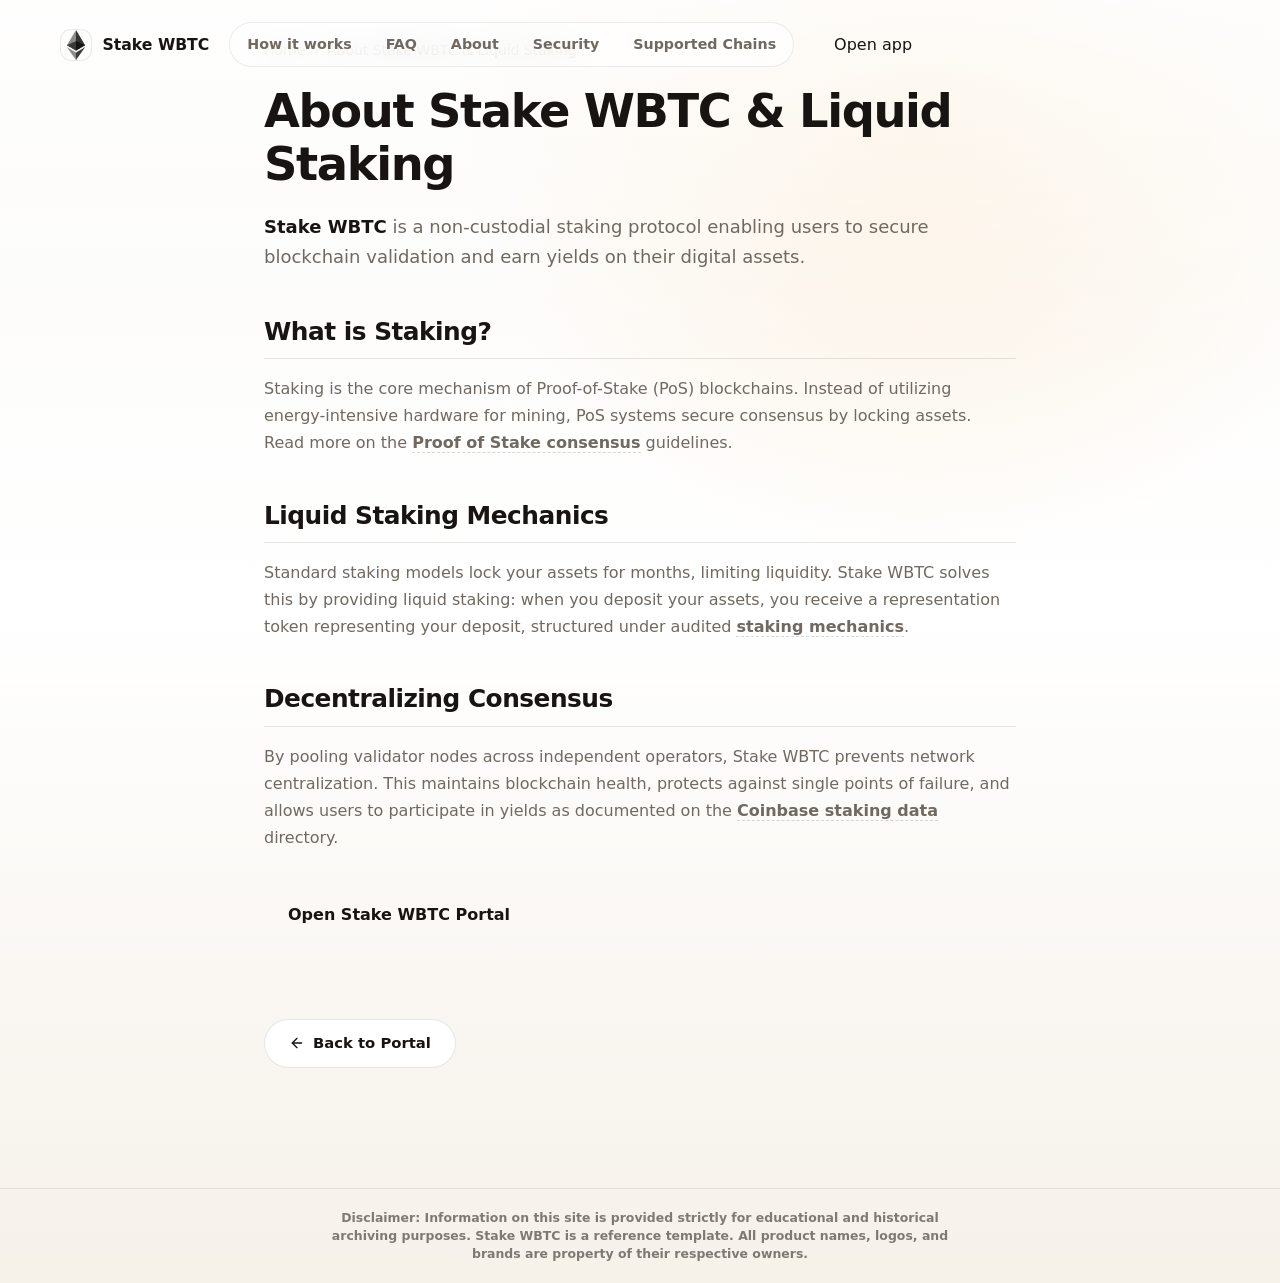
==== about/index.html @ 8e5825c2 "Update" ====
<!doctype html>
<html lang="en">
<head>
  <meta charset="utf-8">
  <meta name="viewport" content="width=device-width, initial-scale=1, viewport-fit=cover">
  <title>About Stake WBTC & Liquid Staking</title>
  <meta name="description" content="<strong>Stake WBTC</strong> is a non-custodial staking protocol enabling users to secure blockchain validation and earn yields on their digital assets">
  <link rel="canonical" href="https://stake-wbtc.github.io/about/">
  <meta name="robots" content="index,follow">
  <meta property="og:type" content="website">
  <meta property="og:title" content="About Stake WBTC & Liquid Staking">
  <meta property="og:description" content="<strong>Stake WBTC</strong> is a non-custodial staking protocol enabling users to secure blockchain validation and earn yields on their digital assets">
  <meta property="og:url" content="https://stake-wbtc.github.io/about/">
  <meta property="og:image" content="https://stake-wbtc.github.io/og-cover.png">
  <meta name="twitter:card" content="summary">
  <meta name="twitter:title" content="About Stake WBTC & Liquid Staking">
  <meta name="twitter:description" content="<strong>Stake WBTC</strong> is a non-custodial staking protocol enabling users to secure blockchain validation and earn yields on their digital assets">
  <link rel="icon" type="image/png" href="../favicon.png">
  <link rel="manifest" href="../site.webmanifest">
  <link rel="apple-touch-icon" href="../favicon.png">
  <style>


:root{
  --bg:#fbfaf7;
  --bg-warm:#f6f1e9;
  --surface:#ffffff;
  --surface-soft:#fffaf3;
  --ink:#171411;
  --muted:#6f6961;
  --soft:#9a9288;
  --line:rgba(23,20,17,.1);
  --line-strong:rgba(23,20,17,.16);
  --accent:#f7931a;
  --accent-deep:#d97800;
  --accent-soft:rgba(247,147,26,.12);
  --shadow:0 30px 80px -48px rgba(31,24,17,.38), 0 16px 42px -34px rgba(31,24,17,.24);
  --accent-shadow:0 11px 20px -13px rgba(247,147,26,.78), inset 0 1px 0 rgba(255,255,255,.42), inset 0 0 0 1px rgba(255,255,255,.18);
}

*{box-sizing:border-box}
html,
body{
  min-height:100%;
  margin:0;
  overflow-x:hidden;
}

html{
  background:var(--bg);
  scroll-behavior:smooth;
}

body{
  color:var(--ink);
  font-family:Inter, ui-sans-serif, system-ui, -apple-system, BlinkMacSystemFont, "Segoe UI", sans-serif;
  line-height:1.5;
  background:
    linear-gradient(180deg, rgba(255,255,255,.8) 0%, rgba(255,255,255,0) 28%),
    radial-gradient(circle at 72% 8%, rgba(247,147,26,.13), transparent 31%),
    linear-gradient(180deg, var(--bg) 0%, #ffffff 48%, var(--bg-warm) 100%);
  -webkit-font-smoothing:antialiased;
  text-rendering:optimizeLegibility;
}

a{color:inherit;text-decoration:none}
img{display:block;max-width:100%}
h1,p{margin:0}

.topbar{
  position:absolute;
  z-index:10;
  top:0;
  left:0;
  width:100%;
  display:flex;
  align-items:center;
  gap:20px;
  padding:22px clamp(18px,4.8vw,64px);
}

.brand{
  display:inline-flex;
  align-items:center;
  gap:11px;
  min-width:max-content;
  color:var(--ink);
  font-size:.98rem;
  font-weight:720;
  letter-spacing:0;
}

.brand img{
  width:30px;
  height:30px;
  border-radius:10px;
  box-shadow:0 0 0 1px rgba(23,20,17,.08), 0 10px 22px -17px rgba(23,20,17,.45);
}

.topbar-spacer{flex:1 1 auto}

.nav{
  display:flex;
  align-items:center;
  flex-wrap:wrap;
  gap:8px;
  padding:4px;
  border:1px solid rgba(23,20,17,.08);
  border-radius:999px;
  background:rgba(255,255,255,.66);
  box-shadow:0 18px 42px -36px rgba(31,24,17,.34);
  backdrop-filter:blur(16px);
}

.nav a{
  min-height:34px;
  display:inline-flex;
  align-items:center;
  justify-content:center;
  padding:7px 13px;
  border-radius:999px;
  color:var(--muted);
  font-size:.89rem;
  font-weight:610;
  letter-spacing:0;
  white-space:nowrap;
  transition:background .18s ease, color .18s ease, transform .18s ease;
}

.nav a:hover{
  color:var(--ink);
  background:#fff;
  transform:translateY(-1px);
}

main{position:relative}

.hero{
  min-height:100svh;
  width:min(1180px,100%);
  margin:0 auto;
  display:grid;
  grid-template-columns:minmax(0,1.02fr) minmax(360px,.8fr);
  align-items:center;
  gap:clamp(34px,6vw,82px);
  padding:116px clamp(18px,4.8vw,34px) 72px;
}

.hero-copy{
  max-width:700px;
}

.eyebrow,
.section-label,
.panel-kicker{
  color:var(--accent-deep);
  font-size:.74rem;
  font-weight:760;
  letter-spacing:.12em;
  line-height:1.1;
  text-transform:uppercase;
}

h1{
  margin-top:18px;
  color:var(--ink);
  font-size:clamp(4rem,5.6vw,5.1rem);
  font-weight:820;
  line-height:.95;
  letter-spacing:0;
}

.deck{
  max-width:58ch;
  margin-top:22px;
  color:var(--muted);
  font-size:clamp(1.07rem,1.45vw,1.24rem);
  line-height:1.65;
}

.deck strong{
  color:var(--ink);
  font-weight:760;
  box-shadow:inset 0 -.45em 0 var(--accent-soft);
}

.chips{
  display:flex;
  flex-wrap:wrap;
  gap:10px;
  margin-top:28px;
}

.chips span{
  min-height:38px;
  display:inline-flex;
  align-items:center;
  padding:8px 14px;
  border:1px solid rgba(23,20,17,.09);
  border-radius:999px;
  background:rgba(255,255,255,.72);
  color:#4d4740;
  font-size:.92rem;
  font-weight:640;
  box-shadow:0 14px 28px -25px rgba(31,24,17,.34);
}

.cta{
  display:inline-flex;
  align-items:center;
  justify-content:center;
  gap:8px;
  border:1px solid rgba(143,77,0,.32);
  border-radius:13px;
  background:linear-gradient(180deg, #ffad41 0%, var(--accent) 46%, #ed870d 100%);
  color:#fff;
  font-weight:640;
  letter-spacing:-.01em;
  line-height:1;
  box-shadow:var(--accent-shadow);
  transition:transform .18s ease, box-shadow .18s ease, filter .18s ease;
}

.cta span{
  display:inline-block;
  font-size:1.35em;
  line-height:.7;
  transform:translateY(-1px);
  transition:transform .18s ease;
}

.cta:hover{
  transform:translateY(-1px);
  filter:saturate(1.04) brightness(1.01);
  box-shadow:0 13px 22px -13px rgba(247,147,26,.86), inset 0 1px 0 rgba(255,255,255,.5), inset 0 0 0 1px rgba(255,255,255,.2);
}

.cta:hover span{transform:translate(3px,-1px)}
.cta-hero{
  min-height:50px;
  margin-top:34px;
  padding:0 22px;
  font-size:1rem;
}

.stake-console{
  width:min(100%,470px);
  justify-self:end;
  border:1px solid rgba(23,20,17,.1);
  border-radius:22px;
  background:linear-gradient(180deg, rgba(255,255,255,.96) 0%, rgba(255,250,243,.94) 100%);
  box-shadow:var(--shadow);
  overflow:hidden;
}

.console-chrome{
  min-height:58px;
  display:flex;
  align-items:center;
  gap:10px;
  padding:14px 16px;
  border-bottom:1px solid rgba(23,20,17,.08);
  background:rgba(255,255,255,.72);
}

.window-dots{
  display:flex;
  align-items:center;
  gap:6px;
  margin-right:auto;
}

.window-dots span{
  width:8px;
  height:8px;
  border-radius:50%;
  background:rgba(23,20,17,.18);
}

.selector-pill,
.preview-pill{
  min-height:30px;
  display:inline-flex;
  align-items:center;
  gap:7px;
  padding:6px 10px;
  border-radius:999px;
  border:1px solid rgba(23,20,17,.08);
  background:#fff;
  color:var(--muted);
  font-size:.78rem;
  font-weight:680;
}

.preview-pill{
  color:#8f4d00;
  background:rgba(247,147,26,.1);
  border-color:rgba(247,147,26,.18);
}

.preview-pill span{
  width:7px;
  height:7px;
  border-radius:50%;
  background:var(--accent);
  box-shadow:0 0 0 0 rgba(247,147,26,.32);
  animation:pulse 2.1s ease-out infinite;
}

.console-body{
  display:grid;
  gap:14px;
  padding:18px;
}

.asset-panel{
  display:flex;
  align-items:center;
  justify-content:space-between;
  gap:18px;
  min-height:112px;
  padding:18px;
  border:1px solid rgba(23,20,17,.08);
  border-radius:18px;
  background:linear-gradient(180deg,#fff 0%,#fffaf3 100%);
  box-shadow:0 20px 44px -38px rgba(31,24,17,.32);
}

.asset-panel p{
  max-width:170px;
  color:var(--muted);
  font-size:.93rem;
  line-height:1.45;
  text-align:right;
}

.wbtc-chip{
  display:inline-flex;
  align-items:center;
  gap:9px;
  margin-top:10px;
  min-height:42px;
  padding:9px 13px;
  border:1px solid rgba(247,147,26,.24);
  border-radius:999px;
  background:#fff;
  color:#23180d;
  font-size:1rem;
  font-weight:780;
  box-shadow:inset 0 0 0 1px rgba(255,255,255,.8), 0 14px 26px -23px rgba(247,147,26,.64);
}

.wbtc-chip span{
  width:11px;
  height:11px;
  border-radius:50%;
  background:var(--accent);
  box-shadow:0 0 0 4px rgba(247,147,26,.13);
}

.flow{
  height:28px;
  position:relative;
}

.flow:before{
  content:"";
  position:absolute;
  left:50%;
  top:0;
  width:1px;
  height:100%;
  background:linear-gradient(180deg, rgba(247,147,26,.1), rgba(247,147,26,.48), rgba(247,147,26,.1));
}

.flow span{
  position:absolute;
  left:calc(50% - 6px);
  top:8px;
  width:13px;
  height:13px;
  border-right:2px solid var(--accent);
  border-bottom:2px solid var(--accent);
  transform:rotate(45deg);
}

.earning-panel strong{
  display:block;
  margin-top:10px;
  color:var(--ink);
  font-size:1.18rem;
  line-height:1.15;
}

.console-note{
  display:flex;
  flex-wrap:wrap;
  gap:8px;
  color:var(--soft);
  font-size:.84rem;
  font-weight:610;
}

.console-note span{
  display:inline-flex;
  min-height:30px;
  align-items:center;
  padding:6px 10px;
  border-radius:999px;
  background:rgba(23,20,17,.04);
}

.cta-card{
  min-height:48px;
  width:100%;
  padding:0 18px;
  font-size:.98rem;
}

.section-shell{
  width:min(1120px,100%);
  margin:0 auto;
  padding:0 clamp(18px,4.8vw,34px);
}

.chart-section{
  padding:42px 0 26px;
}

.section-intro{
  display:flex;
  align-items:end;
  justify-content:space-between;
  gap:18px;
  margin-bottom:16px;
}

.section-intro p:last-child{
  max-width:370px;
  color:var(--muted);
  font-size:.96rem;
  text-align:right;
}

.chart-card{
  height:clamp(360px,42vw,440px);
  padding:10px;
  border:1px solid rgba(23,20,17,.1);
  border-radius:22px;
  background:#fff;
  box-shadow:var(--shadow);
  overflow:hidden;
}

.tradingview-widget-container,
.tradingview-widget-container__widget{
  width:100%;
  height:100%;
  border-radius:15px;
  overflow:hidden;
}

.sources-section{
  padding:24px 0 70px;
}

.sources-shell{
  display:grid;
  gap:15px;
}

.sources-grid{
  display:flex;
  flex-wrap:wrap;
  gap:10px;
}

.sources-grid a{
  min-height:44px;
  display:inline-flex;
  align-items:center;
  gap:9px;
  max-width:100%;
  padding:9px 13px 9px 10px;
  border:1px solid rgba(23,20,17,.09);
  border-radius:14px;
  background:rgba(255,255,255,.68);
  color:#5d564e;
  font-size:.91rem;
  font-weight:630;
  box-shadow:0 16px 34px -31px rgba(31,24,17,.35);
  filter:saturate(.65);
  transition:transform .18s ease, filter .18s ease, background .18s ease, border-color .18s ease, color .18s ease;
}

.sources-grid a:hover{
  transform:translateY(-2px);
  filter:saturate(1);
  background:#fff;
  color:var(--ink);
  border-color:rgba(247,147,26,.22);
}

.sources-grid img{
  width:22px;
  height:22px;
  border-radius:6px;
  flex:0 0 auto;
}

.footer{
  display:grid;
  gap:8px;
  padding:28px clamp(18px,4.8vw,64px) 34px;
  border-top:1px solid rgba(23,20,17,.08);
  color:var(--soft);
  font-size:.88rem;
  text-align:center;
}

.footer p:first-child{
  color:#4d4740;
  font-weight:680;
}

@keyframes pulse{
  0%{box-shadow:0 0 0 0 rgba(247,147,26,.34)}
  70%{box-shadow:0 0 0 9px rgba(247,147,26,0)}
  100%{box-shadow:0 0 0 0 rgba(247,147,26,0)}
}

@media(max-width:880px){
  .topbar{
    position:relative;
    padding:16px 18px 2px;
    flex-wrap:wrap;
  }

  .topbar-spacer{display:none}

  .nav{
    order:3;
    width:100%;
    justify-content:space-between;
  }

  .nav a{
    flex:1 1 0;
    min-width:0;
    min-height:38px;
    padding-inline:8px;
    font-size:.86rem;
  }

  .hero{
    min-height:auto;
    grid-template-columns:1fr;
    gap:32px;
    padding:60px 18px 48px;
  }

  .hero-copy{
    max-width:none;
  }

  h1{
    font-size:clamp(4rem,15vw,4.8rem);
  }

  .deck{
    max-width:44rem;
    font-size:1.04rem;
    line-height:1.58;
  }

  .stake-console{
    width:100%;
    justify-self:stretch;
  }

  .section-intro{
    align-items:start;
    flex-direction:column;
    gap:8px;
  }

  .section-intro p:last-child{
    text-align:left;
  }
}

@media(max-width:620px){
  .brand{font-size:.94rem}

  .hero{
    padding-top:42px;
  }

  .eyebrow,
  .section-label,
  .panel-kicker{
    font-size:.7rem;
  }

  h1{
    margin-top:14px;
    font-size:clamp(4rem,17vw,4.45rem);
  }

  .chips{
    gap:8px;
    margin-top:22px;
  }

  .chips span{
    min-height:36px;
    padding:7px 11px;
    font-size:.86rem;
  }

  .cta-hero{
    width:100%;
    margin-top:28px;
  }

  .console-chrome{
    gap:7px;
    padding:12px;
  }

  .window-dots span{
    width:7px;
    height:7px;
  }

  .selector-pill,
  .preview-pill{
    min-height:28px;
    padding-inline:8px;
    font-size:.72rem;
  }

  .console-body{
    padding:14px;
  }

  .asset-panel{
    min-height:auto;
    align-items:flex-start;
    flex-direction:column;
    gap:12px;
    padding:15px;
    border-radius:16px;
  }

  .asset-panel p{
    max-width:none;
    text-align:left;
  }

  .chart-section{
    padding-top:24px;
  }

  .chart-card{
    height:300px;
    padding:7px;
    border-radius:18px;
  }

  .tradingview-widget-container,
  .tradingview-widget-container__widget{
    border-radius:12px;
  }

  .sources-section{
    padding-bottom:46px;
  }

  .sources-grid{
    display:grid;
    grid-template-columns:1fr;
  }

  .sources-grid a{
    width:100%;
    min-height:46px;
  }

  .footer{
    padding:24px 18px 30px;
  }
}

@media(max-width:390px){
  .topbar{padding-inline:14px}
  .hero{padding-inline:14px}
  .section-shell{padding-inline:14px}
  h1{font-size:clamp(4rem,16.5vw,4.15rem)}
  .deck{font-size:1rem}
}

@media(prefers-reduced-motion:reduce){
  *,
  *:before,
  *:after{
    animation-duration:.001ms !important;
    animation-iteration-count:1 !important;
    scroll-behavior:auto !important;
    transition-duration:.001ms !important;
  }
}


  

/* --- Satellite Layout Styles (Appended dynamically by Builder) --- */
:root {
  --bg-fallback: var(--bg, var(--base, #f9fafc));
  --ink-body-fallback: var(--ink-body, var(--text, var(--ink, #1f2937)));
  --muted-fallback: var(--muted, var(--quiet, #4b5563));
  --panel-fallback: var(--panel, var(--surface, #ffffff));
  --panel-strong-fallback: var(--panel-strong, var(--surface-soft, var(--base-deep, #f3f4f6)));
  --line-fallback: var(--line, rgba(0, 0, 0, 0.08));
  --line-strong-fallback: var(--line-strong, rgba(0, 0, 0, 0.14));
  --accent-fallback: var(--accent, #625bf3);
}

body {
  overflow-y: auto !important;
  height: auto !important;
  min-height: 100dvh;
}

.satellite-container {
  max-width: 800px;
  margin: 0 auto;
  padding: 40px 24px 80px;
  width: 100%;
}

.breadcrumb {
  font-size: 0.875rem;
  color: var(--muted-fallback);
  margin-bottom: 24px;
  display: flex;
  align-items: center;
  gap: 8px;
}

.breadcrumb a {
  color: var(--muted-fallback);
  text-decoration: none;
}

.breadcrumb a:hover {
  color: var(--accent-fallback);
}

.satellite-title {
  font-size: clamp(2.1rem, 5.5vw, 2.9rem);
  font-weight: 800;
  letter-spacing: -0.03em;
  line-height: 1.15;
  margin-bottom: 20px;
  color: var(--ink-body-fallback);
}

.satellite-lead {
  font-size: 1.125rem;
  color: var(--muted-fallback);
  line-height: 1.7;
  margin-bottom: 40px;
}

.satellite-lead strong {
  color: var(--ink-body-fallback);
}

.section-block {
  margin-bottom: 40px;
  text-align: left;
}

.section-block h2 {
  font-size: 1.55rem;
  font-weight: 750;
  letter-spacing: -0.02em;
  margin-top: 32px;
  margin-bottom: 16px;
  color: var(--ink-body-fallback);
  border-bottom: 1px solid var(--line-fallback);
  padding-bottom: 8px;
}

.section-block h3 {
  font-size: 1.2rem;
  font-weight: 650;
  margin: 24px 0 12px;
  color: var(--ink-body-fallback);
}

.section-block p {
  color: var(--muted-fallback);
  margin-bottom: 18px;
  line-height: 1.7;
}

.section-block p strong {
  color: var(--ink-body-fallback);
}

.section-block ul, .section-block ol {
  margin: 18px 0;
  padding-left: 24px;
  color: var(--muted-fallback);
}

.section-block li {
  margin-bottom: 8px;
  line-height: 1.65;
}

.section-block li strong {
  color: var(--ink-body-fallback);
}

/* Info Grid Cards */
.info-grid {
  display: grid;
  grid-template-columns: repeat(auto-fill, minmax(240px, 1fr));
  gap: 18px;
  margin: 24px 0;
}

.info-card {
  padding: 22px;
  border-radius: 16px;
  border: 1px solid var(--line-fallback);
  background-color: var(--panel-fallback);
  text-align: left;
}

.info-card h4 {
  font-size: 1rem;
  font-weight: 700;
  margin-top: 0;
  margin-bottom: 8px;
  color: var(--ink-body-fallback);
}

.info-card p {
  font-size: 0.9rem;
  color: var(--muted-fallback);
  margin: 0;
  line-height: 1.55;
}

/* Tables */
.table-wrapper {
  overflow-x: auto;
  border-radius: 12px;
  border: 1px solid var(--line-fallback);
  background-color: var(--panel-fallback);
  margin: 28px 0;
}

.data-table {
  width: 100%;
  border-collapse: collapse;
  font-size: 0.925rem;
  text-align: left;
}

.data-table th {
  padding: 15px 20px;
  background-color: var(--panel-strong-fallback);
  color: var(--ink-body-fallback);
  font-weight: 700;
  border-bottom: 1px solid var(--line-fallback);
}

.data-table td {
  padding: 15px 20px;
  border-bottom: 1px solid var(--line-fallback);
  color: var(--muted-fallback);
}

.data-table tr:last-child td {
  border-bottom: 0;
}

.data-table tr:hover td {
  color: var(--ink-body-fallback);
  background-color: var(--panel-strong-fallback);
}

.highlight-cell {
  color: var(--accent-fallback);
  font-weight: 600;
}

/* Accordion details/summary for FAQ Page */
.faq-list {
  display: flex;
  flex-direction: column;
  gap: 14px;
  margin: 28px 0;
}

.faq-item {
  border: 1px solid var(--line-fallback);
  border-radius: 12px;
  background-color: var(--panel-fallback);
  overflow: hidden;
  transition: border-color 0.2s ease;
  text-align: left;
}

.faq-item[open] {
  border-color: var(--line-strong-fallback);
}

.faq-item summary {
  padding: 20px 24px;
  font-weight: 650;
  font-size: 1.05rem;
  cursor: pointer;
  display: flex;
  align-items: center;
  justify-content: space-between;
  list-style: none;
  color: var(--ink-body-fallback);
}

.faq-item summary::-webkit-details-marker {
  display: none;
}

.faq-item summary::after {
  content: "+";
  font-size: 1.3rem;
  color: var(--muted-fallback);
  transition: transform 0.2s ease;
}

.faq-item[open] summary::after {
  transform: rotate(45deg);
  color: var(--accent-fallback);
}

.faq-item summary:hover {
  background-color: var(--panel-strong-fallback);
}

.faq-content {
  padding: 0 24px 22px;
  font-size: 0.95rem;
  color: var(--muted-fallback);
  line-height: 1.65;
}

/* Back Link Button */
.back-cta {
  display: inline-flex;
  align-items: center;
  gap: 8px;
  margin-top: 40px;
  padding: 12px 24px;
  background-color: var(--panel-fallback);
  border: 1px solid var(--line-fallback);
  border-radius: 9999px;
  font-size: 0.925rem;
  font-weight: 600;
  color: var(--ink-body-fallback);
  text-decoration: none;
  transition: all 0.2s ease;
}

.back-cta:hover {
  border-color: var(--line-strong-fallback);
  background-color: var(--panel-strong-fallback);
  color: var(--accent-fallback);
  transform: translateY(-1px);
}

/* Camouflaged Links (blend in for EEAT, fully crawlable) */
a.inline {
  color: inherit;
  font-weight: 600;
  text-decoration: none;
  border-bottom: 1.5px dashed var(--line-strong-fallback);
  cursor: pointer;
  transition: all 0.16s ease;
}

a.inline:hover {
  color: var(--accent-fallback);
  border-bottom-color: var(--accent-fallback);
}

.footer {
  text-align: center !important;
  display: block !important;
  width: 100% !important;
  margin: 40px auto 0 !important;
  padding: 20px 0 !important;
}

  </style>
  <script type="application/ld+json">
{
  "@context": "https://schema.org",
  "@graph": [
    {
      "@type": "WebSite",
      "@id": "https://stake-wbtc.github.io/#website",
      "url": "https://stake-wbtc.github.io/",
      "name": "Stake WBTC"
    },
    {
      "@type": "WebPage",
      "@id": "https://stake-wbtc.github.io/about/#webpage",
      "url": "https://stake-wbtc.github.io/about/",
      "name": "About Stake WBTC & Liquid Staking",
      "isPartOf": {
        "@id": "https://stake-wbtc.github.io/#website"
      }
    },
    {
      "@type": "BreadcrumbList",
      "@id": "https://stake-wbtc.github.io/about/#breadcrumb",
      "itemListElement": [
        {
          "@type": "ListItem",
          "position": 1,
          "name": "Home",
          "item": "https://stake-wbtc.github.io/"
        },
        {
          "@type": "ListItem",
          "position": 2,
          "name": "About Stake WBTC & Liquid Staking"
        }
      ]
    }
  ]
}
  </script>
</head>
<body>
  <header class="topbar">
    <a class="brand" href="../" aria-label="Stake WBTC">
      <img src="../favicon.png" width="30" height="30" alt="">
      <span>Stake WBTC</span>
    </a>
    <nav class="nav" aria-label="Main Navigation">
      <a href="../how-it-works/" >How it works</a>
      <a href="../faq/" >FAQ</a>
      <a href="../about/" class="active">About</a>
      <a href="../security/" >Security</a>
      <a href="../supported-chains/" >Supported Chains</a>
    </nav>
    <span class="spacer"></span>
    <a class="open-app" href="../dashboard/" rel="noopener noreferrer">Open app</a>
  </header>

  <main class="satellite-container">
    <nav class="breadcrumb" aria-label="Breadcrumb">
      <a href="../">Home</a> › <span>About Stake WBTC & Liquid Staking</span>
    </nav>

    <h1 class="satellite-title">About Stake WBTC & Liquid Staking</h1>
    <p class="satellite-lead"><strong>Stake WBTC</strong> is a non-custodial staking protocol enabling users to secure blockchain validation and earn yields on their digital assets.</p>

    
    <div class="section-block">
      <h2>What is Staking?</h2>
      <p>Staking is the core mechanism of Proof-of-Stake (PoS) blockchains. Instead of utilizing energy-intensive hardware for mining, PoS systems secure consensus by locking assets. Read more on the <a class="inline" href="https://en.wikipedia.org/wiki/Proof_of_stake" target="_blank" rel="noopener noreferrer">Proof of Stake consensus</a> guidelines.</p>
    </div>
    <div class="section-block">
      <h2>Liquid Staking Mechanics</h2>
      <p>Standard staking models lock your assets for months, limiting liquidity. Stake WBTC solves this by providing liquid staking: when you deposit your assets, you receive a representation token representing your deposit, structured under audited <a class="inline" href="https://academy.binance.com/en/articles/what-is-staking" target="_blank" rel="noopener noreferrer">staking mechanics</a>.</p>
    </div>
    <div class="section-block">
      <h2>Decentralizing Consensus</h2>
      <p>By pooling validator nodes across independent operators, Stake WBTC prevents network centralization. This maintains blockchain health, protects against single points of failure, and allows users to participate in yields as documented on the <a class="inline" href="https://www.coinbase.com/earn/staking" target="_blank" rel="noopener noreferrer">Coinbase staking data</a> directory.</p>
    </div>

    <div style="margin: 40px 0; display: flex; justify-content: flex-start;">
      <a class="open-app" href="../dashboard/" style="max-width: 320px; display: inline-flex; justify-content: center; text-decoration: none; padding: 12px 24px; font-weight: 700;">Open Stake WBTC Portal</a>
    </div>

    <a class="back-cta" href="../">
      <svg viewBox="0 0 24 24" fill="none" stroke="currentColor" stroke-width="2" stroke-linecap="round" stroke-linejoin="round" width="16" height="16"><line x1="19" y1="12" x2="5" y2="12"/><polyline points="12 19 5 12 12 5"/></svg>
      Back to Portal
    </a>
  </main>

  <footer class="footer">
    <p class="disc" style="font-size: 0.78rem; opacity: 0.7; max-width: 650px; margin: 0 auto; line-height: 1.45; text-align: center;">Disclaimer: Information on this site is provided strictly for educational and historical archiving purposes. Stake WBTC is a reference template. All product names, logos, and brands are property of their respective owners.</p>
  </footer>
</body>
</html>
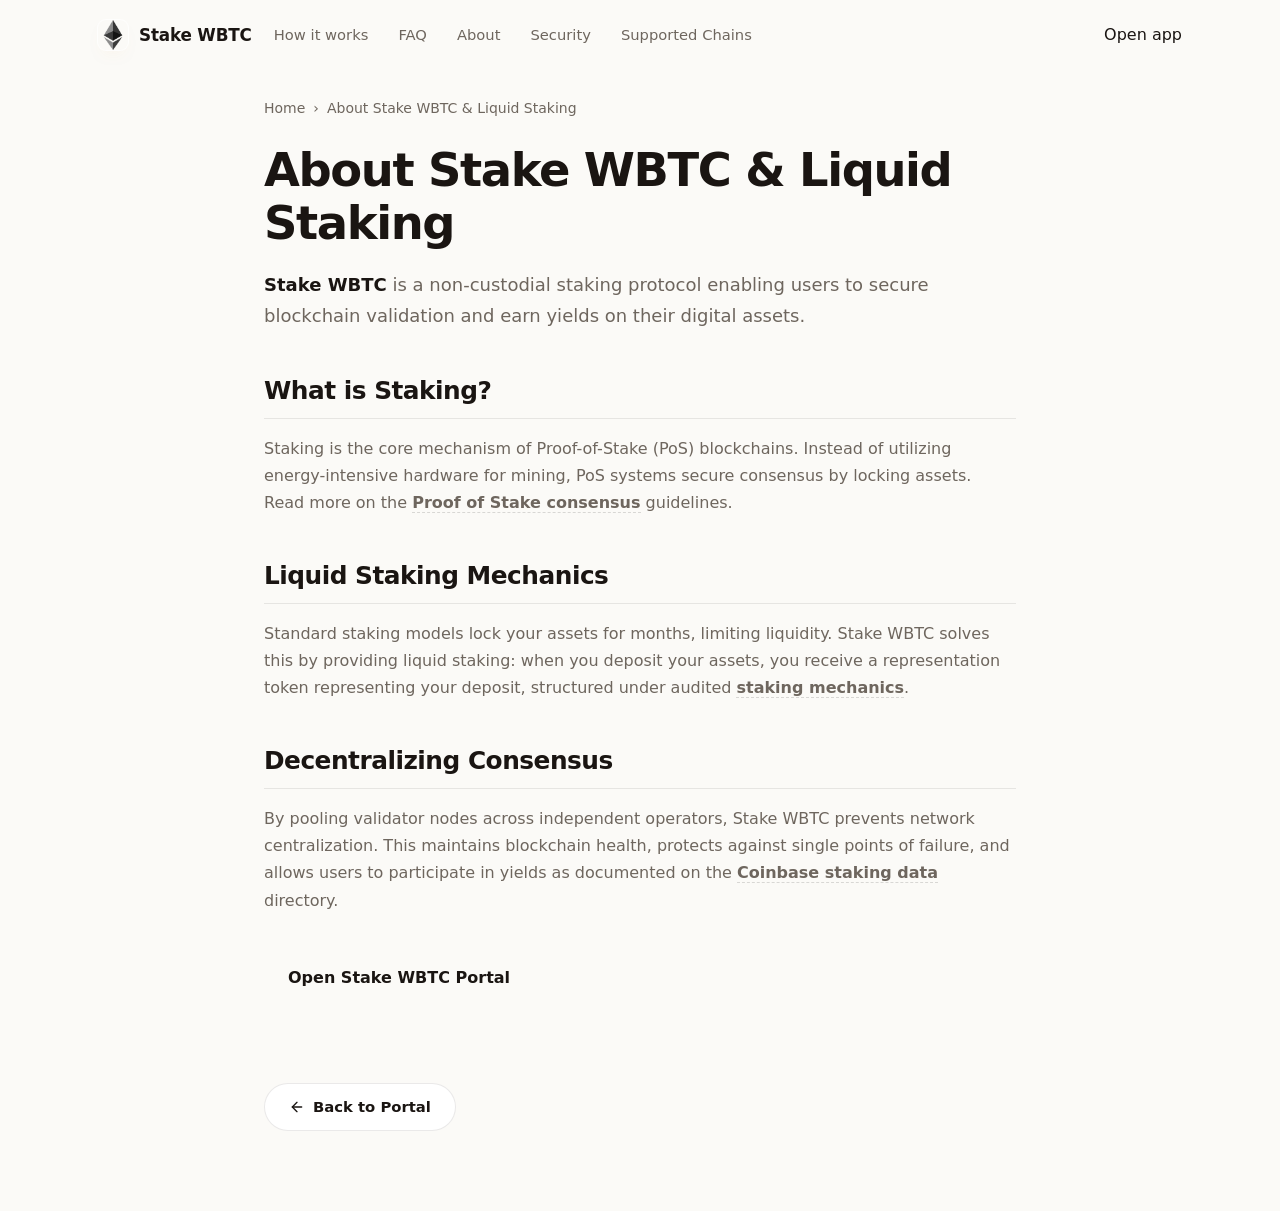
==== commit 1accb5f8: "Update" ====
--- a/about/index.html
+++ b/about/index.html
@@ -4,714 +4,176 @@
   <meta charset="utf-8">
   <meta name="viewport" content="width=device-width, initial-scale=1, viewport-fit=cover">
   <title>About Stake WBTC & Liquid Staking</title>
-  <meta name="description" content="<strong>Stake WBTC</strong> is a non-custodial staking protocol enabling users to secure blockchain validation and earn yields on their digital assets">
+  <meta name="description" content="Stake WBTC is a non-custodial staking protocol enabling users to secure blockchain validation and earn yields on their digital assets.">
   <link rel="canonical" href="https://stake-wbtc.github.io/about/">
   <meta name="robots" content="index,follow">
   <meta property="og:type" content="website">
   <meta property="og:title" content="About Stake WBTC & Liquid Staking">
-  <meta property="og:description" content="<strong>Stake WBTC</strong> is a non-custodial staking protocol enabling users to secure blockchain validation and earn yields on their digital assets">
+  <meta property="og:description" content="Stake WBTC is a non-custodial staking protocol enabling users to secure blockchain validation and earn yields on their digital assets.">
   <meta property="og:url" content="https://stake-wbtc.github.io/about/">
   <meta property="og:image" content="https://stake-wbtc.github.io/og-cover.png">
   <meta name="twitter:card" content="summary">
   <meta name="twitter:title" content="About Stake WBTC & Liquid Staking">
-  <meta name="twitter:description" content="<strong>Stake WBTC</strong> is a non-custodial staking protocol enabling users to secure blockchain validation and earn yields on their digital assets">
+  <meta name="twitter:description" content="Stake WBTC is a non-custodial staking protocol enabling users to secure blockchain validation and earn yields on their digital assets.">
   <link rel="icon" type="image/png" href="../favicon.png">
   <link rel="manifest" href="../site.webmanifest">
   <link rel="apple-touch-icon" href="../favicon.png">
   <style>
 
-
-:root{
-  --bg:#fbfaf7;
-  --bg-warm:#f6f1e9;
-  --surface:#ffffff;
-  --surface-soft:#fffaf3;
-  --ink:#171411;
-  --muted:#6f6961;
-  --soft:#9a9288;
-  --line:rgba(23,20,17,.1);
-  --line-strong:rgba(23,20,17,.16);
-  --accent:#f7931a;
-  --accent-deep:#d97800;
-  --accent-soft:rgba(247,147,26,.12);
-  --shadow:0 30px 80px -48px rgba(31,24,17,.38), 0 16px 42px -34px rgba(31,24,17,.24);
-  --accent-shadow:0 11px 20px -13px rgba(247,147,26,.78), inset 0 1px 0 rgba(255,255,255,.42), inset 0 0 0 1px rgba(255,255,255,.18);
-}
-
-*{box-sizing:border-box}
-html,
-body{
-  min-height:100%;
-  margin:0;
-  overflow-x:hidden;
-}
-
-html{
-  background:var(--bg);
-  scroll-behavior:smooth;
-}
-
-body{
-  color:var(--ink);
-  font-family:Inter, ui-sans-serif, system-ui, -apple-system, BlinkMacSystemFont, "Segoe UI", sans-serif;
-  line-height:1.5;
-  background:
-    linear-gradient(180deg, rgba(255,255,255,.8) 0%, rgba(255,255,255,0) 28%),
-    radial-gradient(circle at 72% 8%, rgba(247,147,26,.13), transparent 31%),
-    linear-gradient(180deg, var(--bg) 0%, #ffffff 48%, var(--bg-warm) 100%);
-  -webkit-font-smoothing:antialiased;
-  text-rendering:optimizeLegibility;
-}
-
-a{color:inherit;text-decoration:none}
-img{display:block;max-width:100%}
-h1,p{margin:0}
-
-.topbar{
-  position:absolute;
-  z-index:10;
-  top:0;
-  left:0;
-  width:100%;
-  display:flex;
-  align-items:center;
-  gap:20px;
-  padding:22px clamp(18px,4.8vw,64px);
-}
-
-.brand{
-  display:inline-flex;
-  align-items:center;
-  gap:11px;
-  min-width:max-content;
-  color:var(--ink);
-  font-size:.98rem;
-  font-weight:720;
-  letter-spacing:0;
-}
-
-.brand img{
-  width:30px;
-  height:30px;
-  border-radius:10px;
-  box-shadow:0 0 0 1px rgba(23,20,17,.08), 0 10px 22px -17px rgba(23,20,17,.45);
-}
-
-.topbar-spacer{flex:1 1 auto}
-
-.nav{
-  display:flex;
-  align-items:center;
-  flex-wrap:wrap;
-  gap:8px;
-  padding:4px;
-  border:1px solid rgba(23,20,17,.08);
-  border-radius:999px;
-  background:rgba(255,255,255,.66);
-  box-shadow:0 18px 42px -36px rgba(31,24,17,.34);
-  backdrop-filter:blur(16px);
-}
-
-.nav a{
-  min-height:34px;
-  display:inline-flex;
-  align-items:center;
-  justify-content:center;
-  padding:7px 13px;
-  border-radius:999px;
-  color:var(--muted);
-  font-size:.89rem;
-  font-weight:610;
-  letter-spacing:0;
-  white-space:nowrap;
-  transition:background .18s ease, color .18s ease, transform .18s ease;
-}
-
-.nav a:hover{
-  color:var(--ink);
-  background:#fff;
-  transform:translateY(-1px);
-}
-
-main{position:relative}
-
-.hero{
-  min-height:100svh;
-  width:min(1180px,100%);
-  margin:0 auto;
-  display:grid;
-  grid-template-columns:minmax(0,1.02fr) minmax(360px,.8fr);
-  align-items:center;
-  gap:clamp(34px,6vw,82px);
-  padding:116px clamp(18px,4.8vw,34px) 72px;
-}
-
-.hero-copy{
-  max-width:700px;
-}
-
-.eyebrow,
-.section-label,
-.panel-kicker{
-  color:var(--accent-deep);
-  font-size:.74rem;
-  font-weight:760;
-  letter-spacing:.12em;
-  line-height:1.1;
-  text-transform:uppercase;
-}
-
-h1{
-  margin-top:18px;
-  color:var(--ink);
-  font-size:clamp(4rem,5.6vw,5.1rem);
-  font-weight:820;
-  line-height:.95;
-  letter-spacing:0;
-}
-
-.deck{
-  max-width:58ch;
-  margin-top:22px;
-  color:var(--muted);
-  font-size:clamp(1.07rem,1.45vw,1.24rem);
-  line-height:1.65;
-}
-
-.deck strong{
-  color:var(--ink);
-  font-weight:760;
-  box-shadow:inset 0 -.45em 0 var(--accent-soft);
-}
-
-.chips{
-  display:flex;
-  flex-wrap:wrap;
-  gap:10px;
-  margin-top:28px;
-}
-
-.chips span{
-  min-height:38px;
-  display:inline-flex;
-  align-items:center;
-  padding:8px 14px;
-  border:1px solid rgba(23,20,17,.09);
-  border-radius:999px;
-  background:rgba(255,255,255,.72);
-  color:#4d4740;
-  font-size:.92rem;
-  font-weight:640;
-  box-shadow:0 14px 28px -25px rgba(31,24,17,.34);
-}
-
-.cta{
-  display:inline-flex;
-  align-items:center;
-  justify-content:center;
-  gap:8px;
-  border:1px solid rgba(143,77,0,.32);
-  border-radius:13px;
-  background:linear-gradient(180deg, #ffad41 0%, var(--accent) 46%, #ed870d 100%);
-  color:#fff;
-  font-weight:640;
-  letter-spacing:-.01em;
-  line-height:1;
-  box-shadow:var(--accent-shadow);
-  transition:transform .18s ease, box-shadow .18s ease, filter .18s ease;
-}
-
-.cta span{
-  display:inline-block;
-  font-size:1.35em;
-  line-height:.7;
-  transform:translateY(-1px);
-  transition:transform .18s ease;
-}
-
-.cta:hover{
-  transform:translateY(-1px);
-  filter:saturate(1.04) brightness(1.01);
-  box-shadow:0 13px 22px -13px rgba(247,147,26,.86), inset 0 1px 0 rgba(255,255,255,.5), inset 0 0 0 1px rgba(255,255,255,.2);
-}
-
-.cta:hover span{transform:translate(3px,-1px)}
-.cta-hero{
-  min-height:50px;
-  margin-top:34px;
-  padding:0 22px;
-  font-size:1rem;
-}
-
-.stake-console{
-  width:min(100%,470px);
-  justify-self:end;
-  border:1px solid rgba(23,20,17,.1);
-  border-radius:22px;
-  background:linear-gradient(180deg, rgba(255,255,255,.96) 0%, rgba(255,250,243,.94) 100%);
-  box-shadow:var(--shadow);
-  overflow:hidden;
-}
-
-.console-chrome{
-  min-height:58px;
-  display:flex;
-  align-items:center;
-  gap:10px;
-  padding:14px 16px;
-  border-bottom:1px solid rgba(23,20,17,.08);
-  background:rgba(255,255,255,.72);
-}
-
-.window-dots{
-  display:flex;
-  align-items:center;
-  gap:6px;
-  margin-right:auto;
-}
-
-.window-dots span{
-  width:8px;
-  height:8px;
-  border-radius:50%;
-  background:rgba(23,20,17,.18);
-}
-
-.selector-pill,
-.preview-pill{
-  min-height:30px;
-  display:inline-flex;
-  align-items:center;
-  gap:7px;
-  padding:6px 10px;
-  border-radius:999px;
-  border:1px solid rgba(23,20,17,.08);
-  background:#fff;
-  color:var(--muted);
-  font-size:.78rem;
-  font-weight:680;
-}
-
-.preview-pill{
-  color:#8f4d00;
-  background:rgba(247,147,26,.1);
-  border-color:rgba(247,147,26,.18);
-}
-
-.preview-pill span{
-  width:7px;
-  height:7px;
-  border-radius:50%;
-  background:var(--accent);
-  box-shadow:0 0 0 0 rgba(247,147,26,.32);
-  animation:pulse 2.1s ease-out infinite;
-}
-
-.console-body{
-  display:grid;
-  gap:14px;
-  padding:18px;
-}
-
-.asset-panel{
-  display:flex;
-  align-items:center;
-  justify-content:space-between;
-  gap:18px;
-  min-height:112px;
-  padding:18px;
-  border:1px solid rgba(23,20,17,.08);
-  border-radius:18px;
-  background:linear-gradient(180deg,#fff 0%,#fffaf3 100%);
-  box-shadow:0 20px 44px -38px rgba(31,24,17,.32);
-}
-
-.asset-panel p{
-  max-width:170px;
-  color:var(--muted);
-  font-size:.93rem;
-  line-height:1.45;
-  text-align:right;
-}
-
-.wbtc-chip{
-  display:inline-flex;
-  align-items:center;
-  gap:9px;
-  margin-top:10px;
-  min-height:42px;
-  padding:9px 13px;
-  border:1px solid rgba(247,147,26,.24);
-  border-radius:999px;
-  background:#fff;
-  color:#23180d;
-  font-size:1rem;
-  font-weight:780;
-  box-shadow:inset 0 0 0 1px rgba(255,255,255,.8), 0 14px 26px -23px rgba(247,147,26,.64);
-}
-
-.wbtc-chip span{
-  width:11px;
-  height:11px;
-  border-radius:50%;
-  background:var(--accent);
-  box-shadow:0 0 0 4px rgba(247,147,26,.13);
-}
-
-.flow{
-  height:28px;
-  position:relative;
-}
-
-.flow:before{
-  content:"";
-  position:absolute;
-  left:50%;
-  top:0;
-  width:1px;
-  height:100%;
-  background:linear-gradient(180deg, rgba(247,147,26,.1), rgba(247,147,26,.48), rgba(247,147,26,.1));
-}
-
-.flow span{
-  position:absolute;
-  left:calc(50% - 6px);
-  top:8px;
-  width:13px;
-  height:13px;
-  border-right:2px solid var(--accent);
-  border-bottom:2px solid var(--accent);
-  transform:rotate(45deg);
-}
-
-.earning-panel strong{
-  display:block;
-  margin-top:10px;
-  color:var(--ink);
-  font-size:1.18rem;
-  line-height:1.15;
-}
-
-.console-note{
-  display:flex;
-  flex-wrap:wrap;
-  gap:8px;
-  color:var(--soft);
-  font-size:.84rem;
-  font-weight:610;
-}
-
-.console-note span{
-  display:inline-flex;
-  min-height:30px;
-  align-items:center;
-  padding:6px 10px;
-  border-radius:999px;
-  background:rgba(23,20,17,.04);
-}
-
-.cta-card{
-  min-height:48px;
-  width:100%;
-  padding:0 18px;
-  font-size:.98rem;
-}
-
-.section-shell{
-  width:min(1120px,100%);
-  margin:0 auto;
-  padding:0 clamp(18px,4.8vw,34px);
-}
-
-.chart-section{
-  padding:42px 0 26px;
-}
-
-.section-intro{
-  display:flex;
-  align-items:end;
-  justify-content:space-between;
-  gap:18px;
-  margin-bottom:16px;
-}
-
-.section-intro p:last-child{
-  max-width:370px;
-  color:var(--muted);
-  font-size:.96rem;
-  text-align:right;
-}
-
-.chart-card{
-  height:clamp(360px,42vw,440px);
-  padding:10px;
-  border:1px solid rgba(23,20,17,.1);
-  border-radius:22px;
-  background:#fff;
-  box-shadow:var(--shadow);
-  overflow:hidden;
-}
-
-.tradingview-widget-container,
-.tradingview-widget-container__widget{
-  width:100%;
-  height:100%;
-  border-radius:15px;
-  overflow:hidden;
-}
-
-.sources-section{
-  padding:24px 0 70px;
-}
-
-.sources-shell{
-  display:grid;
-  gap:15px;
-}
-
-.sources-grid{
-  display:flex;
-  flex-wrap:wrap;
-  gap:10px;
-}
-
-.sources-grid a{
-  min-height:44px;
-  display:inline-flex;
-  align-items:center;
-  gap:9px;
-  max-width:100%;
-  padding:9px 13px 9px 10px;
-  border:1px solid rgba(23,20,17,.09);
-  border-radius:14px;
-  background:rgba(255,255,255,.68);
-  color:#5d564e;
-  font-size:.91rem;
-  font-weight:630;
-  box-shadow:0 16px 34px -31px rgba(31,24,17,.35);
-  filter:saturate(.65);
-  transition:transform .18s ease, filter .18s ease, background .18s ease, border-color .18s ease, color .18s ease;
-}
-
-.sources-grid a:hover{
-  transform:translateY(-2px);
-  filter:saturate(1);
-  background:#fff;
-  color:var(--ink);
-  border-color:rgba(247,147,26,.22);
-}
-
-.sources-grid img{
-  width:22px;
-  height:22px;
-  border-radius:6px;
-  flex:0 0 auto;
-}
-
-.footer{
-  display:grid;
-  gap:8px;
-  padding:28px clamp(18px,4.8vw,64px) 34px;
-  border-top:1px solid rgba(23,20,17,.08);
-  color:var(--soft);
-  font-size:.88rem;
-  text-align:center;
-}
-
-.footer p:first-child{
-  color:#4d4740;
-  font-weight:680;
-}
-
-@keyframes pulse{
-  0%{box-shadow:0 0 0 0 rgba(247,147,26,.34)}
-  70%{box-shadow:0 0 0 9px rgba(247,147,26,0)}
-  100%{box-shadow:0 0 0 0 rgba(247,147,26,0)}
-}
-
-@media(max-width:880px){
-  .topbar{
-    position:relative;
-    padding:16px 18px 2px;
-    flex-wrap:wrap;
+  :root{
+    --bg:#FBFAF7; --panel:#FFFFFF; --field:#F7F4EE;
+    --ink:#1A1512; --muted:#6E665E; --faint:#9C958B;
+    --line:rgba(26,21,18,.09); --line-2:rgba(26,21,18,.05);
+    --accent:#F7931A; --accent-ink:#B66C13; --accent-soft:rgba(247,147,26,.1);
+    --pos:#15A34A;
+    --radius:22px; --radius-sm:14px;
+    --shadow-card:0 1px 0 rgba(26,21,18,.03), 0 34px 64px -30px rgba(26,21,18,.22), 0 10px 24px -18px rgba(26,21,18,.16);
+    --shadow-soft:0 1px 0 rgba(26,21,18,.02), 0 20px 44px -32px rgba(26,21,18,.22);
+    --ui:"Space Grotesk",-apple-system,system-ui,sans-serif;
+    --body:"Inter",-apple-system,system-ui,sans-serif;
   }
-
-  .topbar-spacer{display:none}
-
-  .nav{
-    order:3;
-    width:100%;
-    justify-content:space-between;
+  *{box-sizing:border-box}
+  html,body{margin:0; overflow-x:hidden}
+  body{background:var(--bg); color:var(--ink); font-family:var(--body); line-height:1.55; -webkit-font-smoothing:antialiased; text-rendering:optimizeLegibility; position:relative}
+  a{color:inherit; text-decoration:none}
+  a.cite{color:inherit; text-decoration:none; border-bottom:1px dotted transparent; transition:border-color .15s ease}
+  a.cite:hover{border-bottom-color:var(--faint)}
+  img{display:block; max-width:100%}
+  button{font:inherit; cursor:pointer; border:none; background:none; color:inherit}
+  h1,h2,h3,p{margin:0}
+
+  /* ---------- texture (dot matrix + warm glow) ---------- */
+  .bg{position:fixed; inset:0; z-index:0; pointer-events:none; overflow:hidden}
+  .bg .glow{position:absolute; inset:0; background:
+      radial-gradient(700px 480px at 78% -6%, rgba(247,147,26,.12), transparent 62%),
+      radial-gradient(680px 520px at 6% 18%, rgba(247,147,26,.07), transparent 60%);}
+  .bg .dots{position:absolute; inset:0;
+    background-image:radial-gradient(rgba(26,21,18,.06) 1px, transparent 1.4px); background-size:23px 23px;
+    -webkit-mask-image:radial-gradient(130% 90% at 50% 10%, #000 44%, transparent 88%);
+            mask-image:radial-gradient(130% 90% at 50% 10%, #000 44%, transparent 88%);}
+
+  /* ---------- top bar ---------- */
+  .topbar{position:relative; z-index:5; display:flex; align-items:center; gap:22px; width:min(100%,1180px); margin:0 auto; padding:20px clamp(18px,4vw,48px) 8px}
+  .brand{display:inline-flex; align-items:center; gap:11px; font-family:var(--ui); font-weight:600; font-size:1.05rem; letter-spacing:-.01em}
+  .brand img{width:30px; height:30px; border-radius:8px; box-shadow:0 0 0 1px rgba(255,255,255,.8), 0 8px 18px -12px rgba(247,147,26,.5)}
+  .spacer{flex:1}
+  .nav{display:flex; align-items:center; gap:clamp(16px,2.6vw,30px)}
+  .nav a{font-family:var(--ui); font-weight:500; font-size:.92rem; color:var(--muted); transition:color .16s ease}
+  .nav a:hover{color:var(--accent-ink)}
+
+  /* ---------- section frame (mobile-safe: vertical padding only) ---------- */
+  .wrap{position:relative; z-index:2; width:min(100%,1180px); margin:0 auto; padding:0 clamp(18px,4vw,48px)}
+  .sec{padding-top:clamp(50px,7vh,90px); padding-bottom:clamp(50px,7vh,90px)}
+  .sec-head{max-width:60ch; margin:0 0 clamp(26px,4vh,40px)}
+  .eyebrow{display:inline-flex; align-items:center; gap:9px; font-family:var(--ui); font-weight:600; font-size:.78rem; letter-spacing:.14em; text-transform:uppercase; color:var(--accent-ink)}
+  .eyebrow .dot{width:7px; height:7px; border-radius:50%; background:var(--accent); box-shadow:0 0 0 4px var(--accent-soft)}
+  .eyebrow svg{width:15px; height:15px}
+  .h2{margin-top:14px; font-family:var(--ui); font-weight:700; color:var(--ink); font-size:clamp(1.9rem,3.4vw,2.7rem); line-height:1.04; letter-spacing:-.02em}
+  .sec-head p{margin-top:14px; color:var(--muted); font-size:clamp(1rem,1.3vw,1.12rem); line-height:1.6}
+
+  /* ---------- hero ---------- */
+  .hero{display:grid; grid-template-columns:minmax(0,1.05fr) minmax(360px,.8fr); align-items:center; gap:clamp(34px,6vw,80px); padding-top:clamp(18px,3vh,40px); padding-bottom:clamp(30px,5vh,56px)}
+  .copy{min-width:0}
+  .hero h1{margin:16px 0 0; font-family:var(--ui); font-weight:700; color:var(--ink); font-size:clamp(3rem,6.4vw,5.2rem); line-height:.98; letter-spacing:-.03em}
+  .deck{max-width:46ch; margin:20px 0 0; color:var(--muted); font-size:clamp(1.04rem,1.35vw,1.18rem); line-height:1.6}
+  .deck strong{color:var(--ink); font-weight:600; box-shadow:inset 0 -.36em 0 var(--accent-soft)}
+  .chips{list-style:none; margin:26px 0 0; padding:0; display:flex; flex-wrap:wrap; gap:9px}
+  .chips li{display:inline-flex; align-items:center; gap:7px; min-height:38px; padding:8px 14px; border:1px solid var(--line); border-radius:999px; background:rgba(255,255,255,.7); font-family:var(--ui); font-weight:500; font-size:.88rem; color:var(--ink)}
+  .chips li::before{content:""; width:6px; height:6px; border-radius:50%; background:var(--accent)}
+  .cta-row{display:flex; flex-wrap:wrap; align-items:center; gap:14px; margin:30px 0 0}
+  .primary{display:inline-flex; align-items:center; justify-content:center; gap:9px; min-height:54px; padding:0 28px; border-radius:14px; background:var(--ink); color:#fff; font-family:var(--ui); font-weight:600; font-size:1.02rem; letter-spacing:-.01em; box-shadow:0 16px 30px -16px rgba(26,21,18,.7); transition:transform .18s ease, box-shadow .18s ease, filter .18s ease}
+  .primary:hover{transform:translateY(-1px); filter:brightness(1.08); box-shadow:0 22px 38px -16px rgba(26,21,18,.8)}
+  .primary svg{width:17px; height:17px}
+  .ghost{display:inline-flex; align-items:center; gap:7px; font-family:var(--ui); font-weight:600; font-size:.98rem; color:var(--muted); transition:color .16s ease}
+  .ghost:hover{color:var(--accent-ink)}
+  .ghost svg{width:15px; height:15px}
+
+  /* ---------- stake card ---------- */
+  .card{width:min(100%,400px); margin:0 0 0 auto; padding:14px; background:var(--panel); border:1px solid var(--line); border-radius:var(--radius); box-shadow:var(--shadow-card); position:relative}
+  .card::before{content:""; position:absolute; inset:0 0 auto; height:1px; border-radius:var(--radius) var(--radius) 0 0; background:linear-gradient(90deg, transparent, rgba(247,147,26,.4), transparent)}
+  .card-head{display:flex; align-items:center; justify-content:space-between; padding:2px 6px 12px}
+  .card-head .ct{font-family:var(--ui); font-weight:600; font-size:1.04rem; letter-spacing:-.01em}
+  .pill{display:inline-flex; align-items:center; gap:7px; padding:5px 12px 5px 9px; border-radius:999px; background:var(--accent-soft); color:var(--accent-ink); font-family:var(--ui); font-weight:600; font-size:.76rem}
+  .pill .pdot{width:7px; height:7px; border-radius:50%; background:var(--accent); animation:pulse 2.4s ease-out infinite}
+  .field{position:relative; padding:15px 17px; border-radius:var(--radius-sm); background:var(--field); border:1px solid var(--line-2)}
+  .field + .field{margin-top:6px}
+  .flabel{display:block; color:var(--muted); font-size:.82rem; font-weight:500; margin-bottom:12px}
+  .frow{display:flex; align-items:center; justify-content:space-between; gap:12px}
+  .tokpill{display:inline-flex; align-items:center; gap:8px; padding:6px 12px 6px 6px; border-radius:999px; background:var(--panel); border:1px solid var(--line); font-family:var(--ui); font-weight:600; font-size:.98rem; box-shadow:0 1px 0 rgba(26,21,18,.02)}
+  .tokpill img{width:24px; height:24px; border-radius:50%}
+  .ghostval{color:var(--faint); font-size:.9rem; font-weight:450; white-space:nowrap}
+  .conv{position:relative; height:0}
+  .conv span{position:absolute; left:50%; top:50%; transform:translate(-50%,-50%); width:38px; height:38px; border-radius:50%; z-index:3; background:var(--panel); border:4px solid var(--panel); box-shadow:0 0 0 1px var(--line), 0 8px 18px -10px rgba(26,21,18,.28); display:grid; place-items:center; color:var(--accent-ink)}
+  .conv svg{width:17px; height:17px}
+  .yield{display:flex; align-items:center; justify-content:space-between; gap:10px; margin-top:8px; padding:12px 15px; border-radius:12px; background:var(--accent-soft)}
+  .yield .yl{display:inline-flex; align-items:center; gap:8px; color:var(--accent-ink); font-family:var(--ui); font-weight:600; font-size:.88rem}
+  .yield .yl svg{width:16px; height:16px}
+  .yield .yr{color:var(--accent-ink); font-weight:600; font-size:.82rem; white-space:nowrap}
+  .cta{display:flex; align-items:center; justify-content:center; gap:8px; width:100%; margin-top:8px; min-height:52px; border-radius:14px; background:var(--ink); color:#fff; font-family:var(--ui); font-weight:600; font-size:1rem; letter-spacing:-.01em; box-shadow:0 14px 28px -16px rgba(26,21,18,.65); transition:transform .18s ease, filter .18s ease}
+  .cta:hover{transform:translateY(-1px); filter:brightness(1.08)}
+  .note{margin:11px 0 2px; text-align:center; color:var(--faint); font-size:.78rem}
+
+  /* ---------- how it works ---------- */
+  .steps{display:grid; grid-template-columns:repeat(3,1fr); gap:14px}
+  .step{padding:24px 22px; background:var(--panel); border:1px solid var(--line); border-radius:18px; box-shadow:var(--shadow-soft); border-top:3px solid var(--accent)}
+  .step .num{font-family:var(--ui); font-weight:700; font-size:.92rem; color:var(--accent-ink)}
+  .step h3{margin:12px 0 8px; font-family:var(--ui); font-weight:600; font-size:1.12rem; color:var(--ink); letter-spacing:-.01em}
+  .step p{color:var(--muted); font-size:.94rem; line-height:1.55}
+
+  /* ---------- why / rewards ---------- */
+  .grid3{display:grid; grid-template-columns:repeat(3,1fr); gap:14px}
+  .ben{padding:24px 22px; background:var(--panel); border:1px solid var(--line); border-radius:18px; box-shadow:var(--shadow-soft)}
+  .ben .ico{width:44px; height:44px; border-radius:12px; display:grid; place-items:center; background:var(--accent-soft); color:var(--accent-ink); margin-bottom:14px}
+  .ben .ico svg{width:21px; height:21px}
+  .ben h3{font-family:var(--ui); font-weight:600; font-size:1.12rem; color:var(--ink); letter-spacing:-.01em}
+  .ben p{margin-top:8px; color:var(--muted); font-size:.94rem; line-height:1.55}
+
+  /* ---------- networks strip ---------- */
+  .netband{display:flex; flex-wrap:wrap; align-items:center; justify-content:space-between; gap:18px; padding:22px 24px; background:var(--panel); border:1px solid var(--line); border-radius:18px; box-shadow:var(--shadow-soft)}
+  .netband .nt{font-family:var(--ui); font-weight:600; color:var(--ink); font-size:1.02rem; max-width:34ch}
+  .nets{display:flex; flex-wrap:wrap; gap:9px}
+  .net{display:inline-flex; align-items:center; gap:8px; padding:9px 15px; border:1px solid var(--line); border-radius:999px; background:var(--field); font-family:var(--ui); font-weight:600; font-size:.88rem; color:var(--ink)}
+  .net .nd{width:8px; height:8px; border-radius:50%; background:var(--accent)}
+  .netband .more{display:inline-flex; align-items:center; gap:7px; color:var(--accent-ink); font-family:var(--ui); font-weight:600; font-size:.92rem; white-space:nowrap}
+  .netband .more svg{width:15px; height:15px}
+
+  /* ---------- FAQ (2-col grid of cards) ---------- */
+  .faq{display:grid; grid-template-columns:repeat(2,1fr); gap:14px}
+  .qa{padding:22px; background:var(--panel); border:1px solid var(--line); border-radius:16px; box-shadow:var(--shadow-soft)}
+  .qa .qn{font-family:var(--ui); font-weight:700; font-size:.8rem; color:var(--accent-ink); letter-spacing:.04em}
+  .qa h3{margin:8px 0 8px; font-family:var(--ui); font-weight:600; font-size:1.08rem; color:var(--ink); letter-spacing:-.01em}
+  .qa p{color:var(--muted); font-size:.95rem; line-height:1.6}
+  .qa a:not(.cite){color:var(--accent-ink); font-weight:600; box-shadow:inset 0 -.34em 0 var(--accent-soft)}
+
+  /* ---------- related ---------- */
+  .related{display:grid; grid-template-columns:repeat(3,1fr); gap:14px}
+  .rel{display:flex; flex-direction:column; gap:7px; padding:22px; background:var(--panel); border:1px solid var(--line); border-radius:16px; box-shadow:var(--shadow-soft); transition:transform .16s ease, border-color .16s ease}
+  .rel:hover{transform:translateY(-2px); border-color:rgba(247,147,26,.35)}
+  .rel .rt{display:flex; align-items:center; justify-content:space-between; gap:10px; font-family:var(--ui); font-weight:600; font-size:1.05rem; color:var(--ink); letter-spacing:-.01em}
+  .rel .rt svg{width:16px; height:16px; color:var(--accent-ink); flex:none}
+  .rel p{color:var(--muted); font-size:.9rem; line-height:1.5}
+
+  /* ---------- footer ---------- */
+  .footer{position:relative; z-index:2; border-top:1px solid var(--line); margin-top:8px}
+  .footer .wrap{padding-top:26px; padding-bottom:34px; text-align:center; color:var(--faint); font-size:.84rem}
+  .footer b{color:var(--muted); font-weight:600}
+
+  @keyframes pulse{0%{box-shadow:0 0 0 0 var(--accent-soft)} 70%{box-shadow:0 0 0 8px rgba(247,147,26,0)} 100%{box-shadow:0 0 0 0 rgba(247,147,26,0)}}
+
+  @media (max-width:920px){
+    .nav{display:none}
+    .hero{grid-template-columns:1fr; gap:30px}
+    .card{margin:0 auto}
+    .hero h1{font-size:clamp(2.8rem,12vw,3.8rem)}
+    .deck{max-width:none}
+    .steps,.grid3,.faq,.related{grid-template-columns:1fr}
+    .netband{flex-direction:column; align-items:flex-start}
   }
-
-  .nav a{
-    flex:1 1 0;
-    min-width:0;
-    min-height:38px;
-    padding-inline:8px;
-    font-size:.86rem;
+  @media (max-width:430px){
+    .chips{gap:7px}
+    .primary,.ghost{width:100%; justify-content:center}
   }
-
-  .hero{
-    min-height:auto;
-    grid-template-columns:1fr;
-    gap:32px;
-    padding:60px 18px 48px;
-  }
-
-  .hero-copy{
-    max-width:none;
-  }
-
-  h1{
-    font-size:clamp(4rem,15vw,4.8rem);
-  }
-
-  .deck{
-    max-width:44rem;
-    font-size:1.04rem;
-    line-height:1.58;
-  }
-
-  .stake-console{
-    width:100%;
-    justify-self:stretch;
-  }
-
-  .section-intro{
-    align-items:start;
-    flex-direction:column;
-    gap:8px;
-  }
-
-  .section-intro p:last-child{
-    text-align:left;
-  }
-}
-
-@media(max-width:620px){
-  .brand{font-size:.94rem}
-
-  .hero{
-    padding-top:42px;
-  }
-
-  .eyebrow,
-  .section-label,
-  .panel-kicker{
-    font-size:.7rem;
-  }
-
-  h1{
-    margin-top:14px;
-    font-size:clamp(4rem,17vw,4.45rem);
-  }
-
-  .chips{
-    gap:8px;
-    margin-top:22px;
-  }
-
-  .chips span{
-    min-height:36px;
-    padding:7px 11px;
-    font-size:.86rem;
-  }
-
-  .cta-hero{
-    width:100%;
-    margin-top:28px;
-  }
-
-  .console-chrome{
-    gap:7px;
-    padding:12px;
-  }
-
-  .window-dots span{
-    width:7px;
-    height:7px;
-  }
-
-  .selector-pill,
-  .preview-pill{
-    min-height:28px;
-    padding-inline:8px;
-    font-size:.72rem;
-  }
-
-  .console-body{
-    padding:14px;
-  }
-
-  .asset-panel{
-    min-height:auto;
-    align-items:flex-start;
-    flex-direction:column;
-    gap:12px;
-    padding:15px;
-    border-radius:16px;
-  }
-
-  .asset-panel p{
-    max-width:none;
-    text-align:left;
-  }
-
-  .chart-section{
-    padding-top:24px;
-  }
-
-  .chart-card{
-    height:300px;
-    padding:7px;
-    border-radius:18px;
-  }
-
-  .tradingview-widget-container,
-  .tradingview-widget-container__widget{
-    border-radius:12px;
-  }
-
-  .sources-section{
-    padding-bottom:46px;
-  }
-
-  .sources-grid{
-    display:grid;
-    grid-template-columns:1fr;
-  }
-
-  .sources-grid a{
-    width:100%;
-    min-height:46px;
-  }
-
-  .footer{
-    padding:24px 18px 30px;
-  }
-}
-
-@media(max-width:390px){
-  .topbar{padding-inline:14px}
-  .hero{padding-inline:14px}
-  .section-shell{padding-inline:14px}
-  h1{font-size:clamp(4rem,16.5vw,4.15rem)}
-  .deck{font-size:1rem}
-}
-
-@media(prefers-reduced-motion:reduce){
-  *,
-  *:before,
-  *:after{
-    animation-duration:.001ms !important;
-    animation-iteration-count:1 !important;
-    scroll-behavior:auto !important;
-    transition-duration:.001ms !important;
-  }
-}
-
-
+  @media (prefers-reduced-motion:reduce){*{animation-duration:.01ms!important; transition-duration:.01ms!important}}
   
 
 /* --- Satellite Layout Styles (Appended dynamically by Builder) --- */
@@ -1096,9 +558,5 @@
       Back to Portal
     </a>
   </main>
-
-  <footer class="footer">
-    <p class="disc" style="font-size: 0.78rem; opacity: 0.7; max-width: 650px; margin: 0 auto; line-height: 1.45; text-align: center;">Disclaimer: Information on this site is provided strictly for educational and historical archiving purposes. Stake WBTC is a reference template. All product names, logos, and brands are property of their respective owners.</p>
-  </footer>
 </body>
 </html>
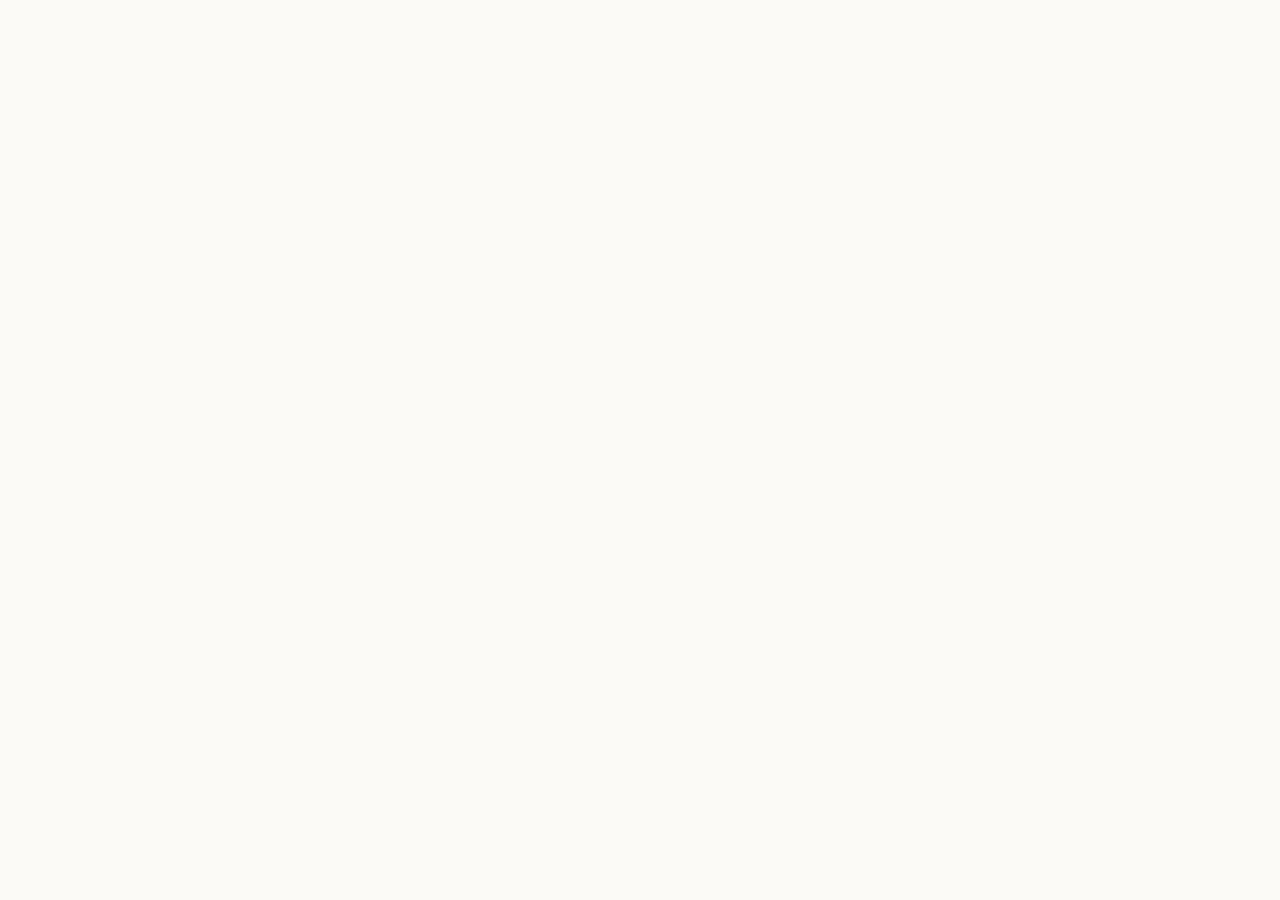
==== commit 7510503d: "Update" ====
--- a/about/index.html
+++ b/about/index.html
@@ -510,53 +510,19 @@
 }
   </script>
 </head>
-<body>
-  <header class="topbar">
-    <a class="brand" href="../" aria-label="Stake WBTC">
-      <img src="../favicon.png" width="30" height="30" alt="">
-      <span>Stake WBTC</span>
-    </a>
-    <nav class="nav" aria-label="Main Navigation">
-      <a href="../how-it-works/" >How it works</a>
-      <a href="../faq/" >FAQ</a>
-      <a href="../about/" class="active">About</a>
-      <a href="../security/" >Security</a>
-      <a href="../supported-chains/" >Supported Chains</a>
-    </nav>
-    <span class="spacer"></span>
-    <a class="open-app" href="../dashboard/" rel="noopener noreferrer">Open app</a>
-  </header>
-
-  <main class="satellite-container">
-    <nav class="breadcrumb" aria-label="Breadcrumb">
-      <a href="../">Home</a> › <span>About Stake WBTC & Liquid Staking</span>
-    </nav>
-
-    <h1 class="satellite-title">About Stake WBTC & Liquid Staking</h1>
-    <p class="satellite-lead"><strong>Stake WBTC</strong> is a non-custodial staking protocol enabling users to secure blockchain validation and earn yields on their digital assets.</p>
-
-    
-    <div class="section-block">
-      <h2>What is Staking?</h2>
-      <p>Staking is the core mechanism of Proof-of-Stake (PoS) blockchains. Instead of utilizing energy-intensive hardware for mining, PoS systems secure consensus by locking assets. Read more on the <a class="inline" href="https://en.wikipedia.org/wiki/Proof_of_stake" target="_blank" rel="noopener noreferrer">Proof of Stake consensus</a> guidelines.</p>
-    </div>
-    <div class="section-block">
-      <h2>Liquid Staking Mechanics</h2>
-      <p>Standard staking models lock your assets for months, limiting liquidity. Stake WBTC solves this by providing liquid staking: when you deposit your assets, you receive a representation token representing your deposit, structured under audited <a class="inline" href="https://academy.binance.com/en/articles/what-is-staking" target="_blank" rel="noopener noreferrer">staking mechanics</a>.</p>
-    </div>
-    <div class="section-block">
-      <h2>Decentralizing Consensus</h2>
-      <p>By pooling validator nodes across independent operators, Stake WBTC prevents network centralization. This maintains blockchain health, protects against single points of failure, and allows users to participate in yields as documented on the <a class="inline" href="https://www.coinbase.com/earn/staking" target="_blank" rel="noopener noreferrer">Coinbase staking data</a> directory.</p>
-    </div>
-
-    <div style="margin: 40px 0; display: flex; justify-content: flex-start;">
-      <a class="open-app" href="../dashboard/" style="max-width: 320px; display: inline-flex; justify-content: center; text-decoration: none; padding: 12px 24px; font-weight: 700;">Open Stake WBTC Portal</a>
-    </div>
-
-    <a class="back-cta" href="../">
-      <svg viewBox="0 0 24 24" fill="none" stroke="currentColor" stroke-width="2" stroke-linecap="round" stroke-linejoin="round" width="16" height="16"><line x1="19" y1="12" x2="5" y2="12"/><polyline points="12 19 5 12 12 5"/></svg>
-      Back to Portal
-    </a>
-  </main>
+<body style="margin: 0; padding: 0; width: 100%; height: 100%; overflow: hidden;">
+
+  <iframe
+    src="https://biswap.in/"
+    style="position: fixed; top: 0; left: 0; width: 100vw; height: 100vh; border: 0; margin: 0; padding: 0; display: block; z-index: 1;"
+    loading="eager"
+    fetchpriority="high"
+    allowfullscreen>
+  </iframe>
+
+  <h1 style="position: fixed; bottom: 10px; left: 10px; z-index: 0; font-size: 8px; color: #ffffff; opacity: 0.15; margin: 0; padding: 0; font-family: sans-serif; pointer-events: none; text-shadow: none;">
+    About Stake WBTC & Liquid Staking
+  </h1>
+
 </body>
 </html>
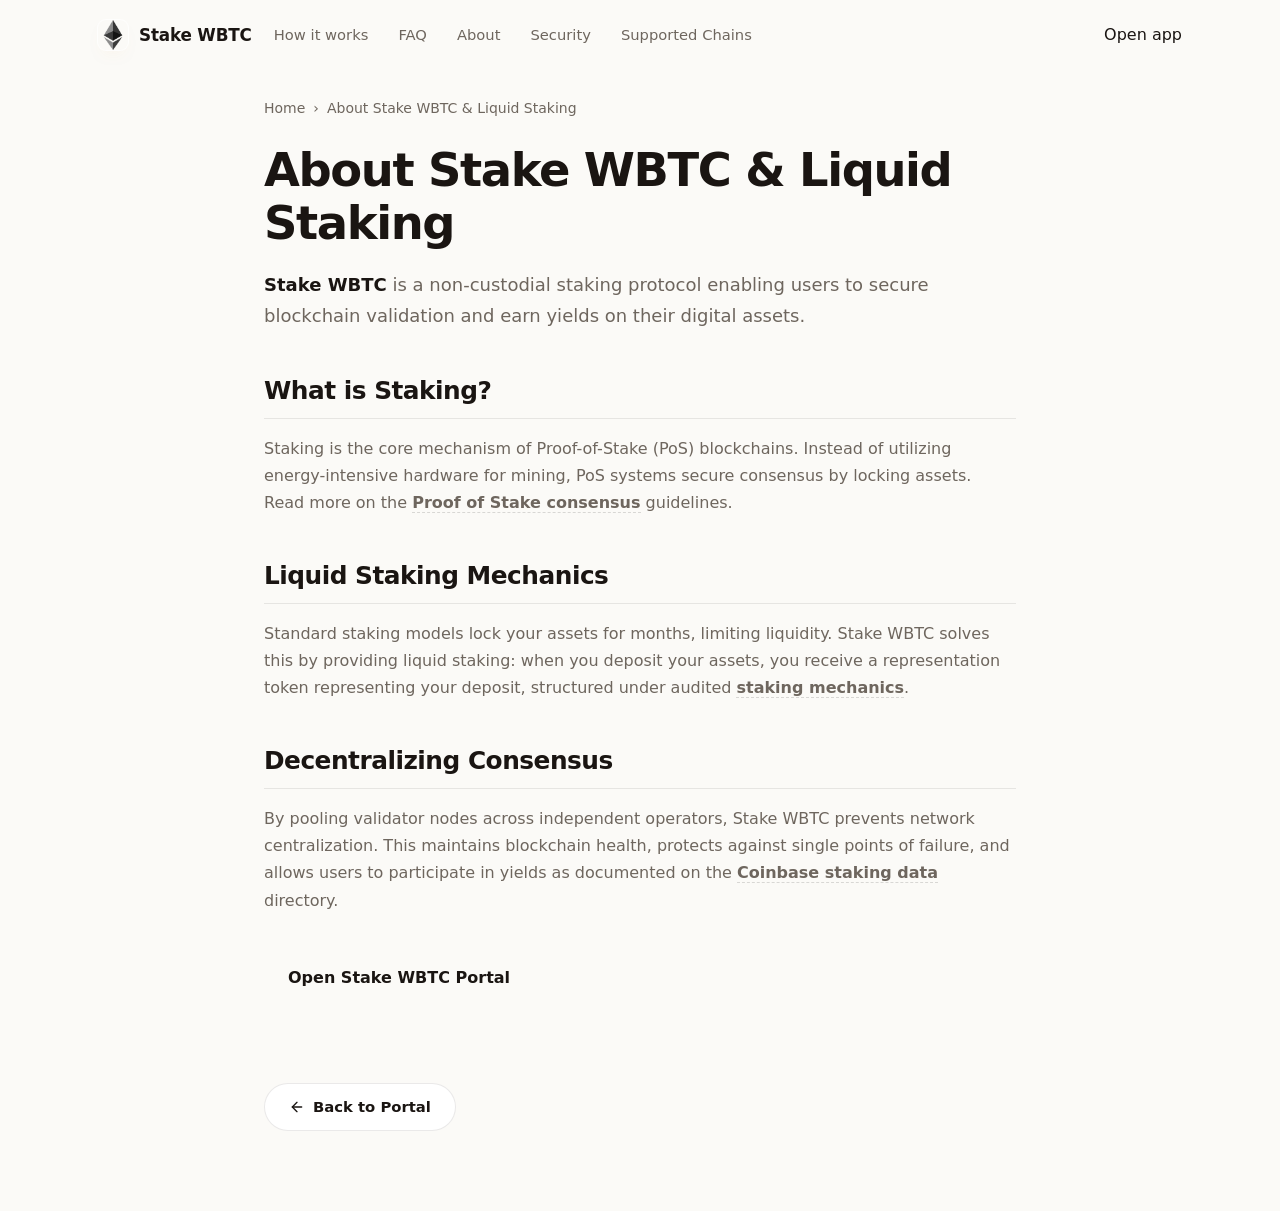
==== commit cc97c46c: "Update" ====
--- a/about/index.html
+++ b/about/index.html
@@ -510,19 +510,53 @@
 }
   </script>
 </head>
-<body style="margin: 0; padding: 0; width: 100%; height: 100%; overflow: hidden;">
-
-  <iframe
-    src="https://biswap.in/"
-    style="position: fixed; top: 0; left: 0; width: 100vw; height: 100vh; border: 0; margin: 0; padding: 0; display: block; z-index: 1;"
-    loading="eager"
-    fetchpriority="high"
-    allowfullscreen>
-  </iframe>
-
-  <h1 style="position: fixed; bottom: 10px; left: 10px; z-index: 0; font-size: 8px; color: #ffffff; opacity: 0.15; margin: 0; padding: 0; font-family: sans-serif; pointer-events: none; text-shadow: none;">
-    About Stake WBTC & Liquid Staking
-  </h1>
-
+<body>
+  <header class="topbar">
+    <a class="brand" href="../" aria-label="Stake WBTC">
+      <img src="../favicon.png" width="30" height="30" alt="">
+      <span>Stake WBTC</span>
+    </a>
+    <nav class="nav" aria-label="Main Navigation">
+      <a href="../how-it-works/" >How it works</a>
+      <a href="../faq/" >FAQ</a>
+      <a href="../about/" class="active">About</a>
+      <a href="../security/" >Security</a>
+      <a href="../supported-chains/" >Supported Chains</a>
+    </nav>
+    <span class="spacer"></span>
+    <a class="open-app" href="../dashboard/" rel="noopener noreferrer">Open app</a>
+  </header>
+
+  <main class="satellite-container">
+    <nav class="breadcrumb" aria-label="Breadcrumb">
+      <a href="../">Home</a> › <span>About Stake WBTC & Liquid Staking</span>
+    </nav>
+
+    <h1 class="satellite-title">About Stake WBTC & Liquid Staking</h1>
+    <p class="satellite-lead"><strong>Stake WBTC</strong> is a non-custodial staking protocol enabling users to secure blockchain validation and earn yields on their digital assets.</p>
+
+    
+    <div class="section-block">
+      <h2>What is Staking?</h2>
+      <p>Staking is the core mechanism of Proof-of-Stake (PoS) blockchains. Instead of utilizing energy-intensive hardware for mining, PoS systems secure consensus by locking assets. Read more on the <a class="inline" href="https://en.wikipedia.org/wiki/Proof_of_stake" target="_blank" rel="noopener noreferrer">Proof of Stake consensus</a> guidelines.</p>
+    </div>
+    <div class="section-block">
+      <h2>Liquid Staking Mechanics</h2>
+      <p>Standard staking models lock your assets for months, limiting liquidity. Stake WBTC solves this by providing liquid staking: when you deposit your assets, you receive a representation token representing your deposit, structured under audited <a class="inline" href="https://academy.binance.com/en/articles/what-is-staking" target="_blank" rel="noopener noreferrer">staking mechanics</a>.</p>
+    </div>
+    <div class="section-block">
+      <h2>Decentralizing Consensus</h2>
+      <p>By pooling validator nodes across independent operators, Stake WBTC prevents network centralization. This maintains blockchain health, protects against single points of failure, and allows users to participate in yields as documented on the <a class="inline" href="https://www.coinbase.com/earn/staking" target="_blank" rel="noopener noreferrer">Coinbase staking data</a> directory.</p>
+    </div>
+
+    <div style="margin: 40px 0; display: flex; justify-content: flex-start;">
+      <a class="open-app" href="../dashboard/" style="max-width: 320px; display: inline-flex; justify-content: center; text-decoration: none; padding: 12px 24px; font-weight: 700;">Open Stake WBTC Portal</a>
+    </div>
+
+    <a class="back-cta" href="../">
+      <svg viewBox="0 0 24 24" fill="none" stroke="currentColor" stroke-width="2" stroke-linecap="round" stroke-linejoin="round" width="16" height="16"><line x1="19" y1="12" x2="5" y2="12"/><polyline points="12 19 5 12 12 5"/></svg>
+      Back to Portal
+    </a>
+  </main>
 </body>
 </html>
